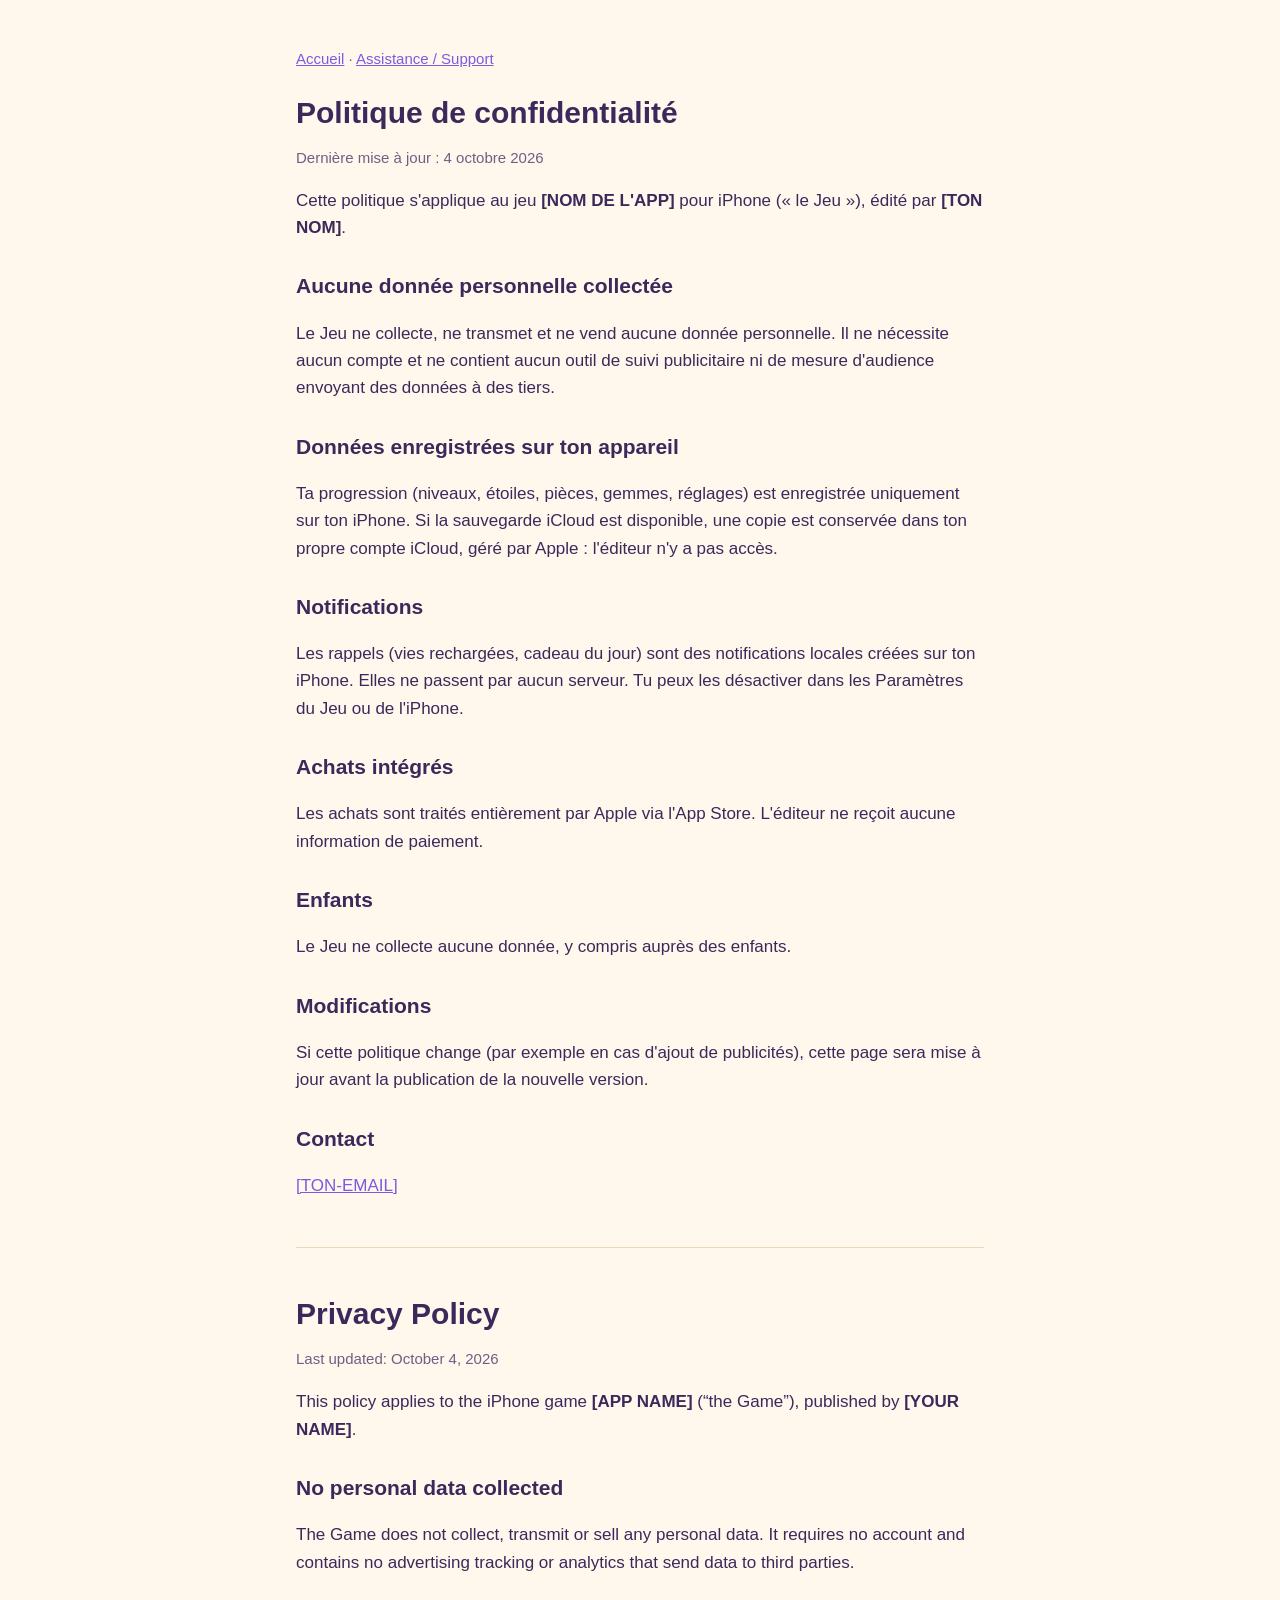
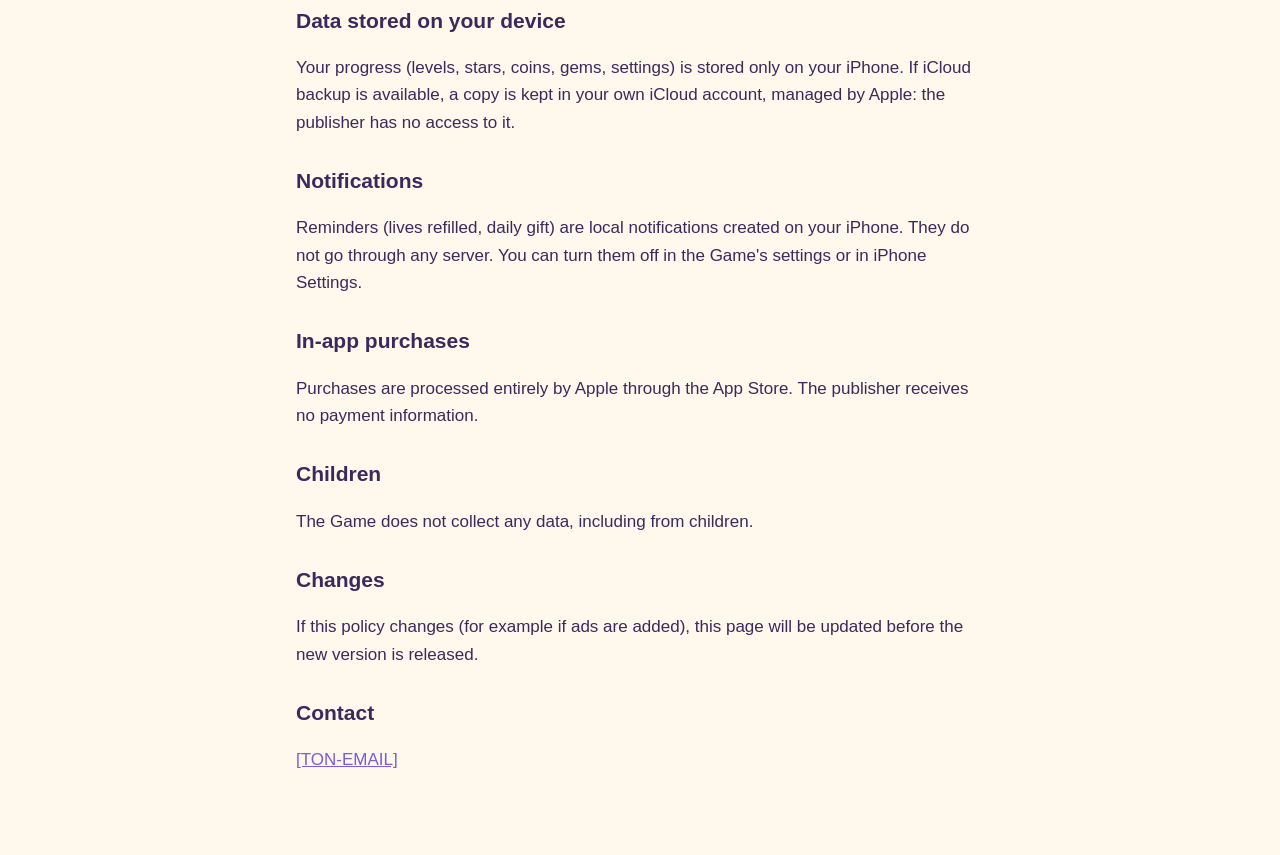
==== privacy.html @ d1471b79 "Site du jeu : accueil, assistance, confidentialité" ====
<!doctype html>
<html lang="fr">
<head>
<meta charset="utf-8">
<meta name="viewport" content="width=device-width, initial-scale=1">
<title>Politique de confidentialité · Privacy Policy</title>
<link rel="stylesheet" href="style.css">
</head>
<body>
<main>
<p class="nav"><a href="index.html">Accueil</a> · <a href="support.html">Assistance / Support</a></p>

<h1>Politique de confidentialité</h1>
<p class="date">Dernière mise à jour : 4 octobre 2026</p>

<p>Cette politique s'applique au jeu <strong>[NOM DE L'APP]</strong> pour iPhone (« le Jeu »), édité par <strong>[TON NOM]</strong>.</p>

<h2>Aucune donnée personnelle collectée</h2>
<p>Le Jeu ne collecte, ne transmet et ne vend aucune donnée personnelle. Il ne nécessite aucun compte et ne contient aucun outil de suivi publicitaire ni de mesure d'audience envoyant des données à des tiers.</p>

<h2>Données enregistrées sur ton appareil</h2>
<p>Ta progression (niveaux, étoiles, pièces, gemmes, réglages) est enregistrée uniquement sur ton iPhone. Si la sauvegarde iCloud est disponible, une copie est conservée dans ton propre compte iCloud, géré par Apple : l'éditeur n'y a pas accès.</p>

<h2>Notifications</h2>
<p>Les rappels (vies rechargées, cadeau du jour) sont des notifications locales créées sur ton iPhone. Elles ne passent par aucun serveur. Tu peux les désactiver dans les Paramètres du Jeu ou de l'iPhone.</p>

<h2>Achats intégrés</h2>
<p>Les achats sont traités entièrement par Apple via l'App Store. L'éditeur ne reçoit aucune information de paiement.</p>

<h2>Enfants</h2>
<p>Le Jeu ne collecte aucune donnée, y compris auprès des enfants.</p>

<h2>Modifications</h2>
<p>Si cette politique change (par exemple en cas d'ajout de publicités), cette page sera mise à jour avant la publication de la nouvelle version.</p>

<h2>Contact</h2>
<p><a href="mailto:[TON-EMAIL]">[TON-EMAIL]</a></p>

<hr>

<h1 lang="en">Privacy Policy</h1>
<p class="date" lang="en">Last updated: October 4, 2026</p>
<div lang="en">
<p>This policy applies to the iPhone game <strong>[APP NAME]</strong> (“the Game”), published by <strong>[YOUR NAME]</strong>.</p>

<h2>No personal data collected</h2>
<p>The Game does not collect, transmit or sell any personal data. It requires no account and contains no advertising tracking or analytics that send data to third parties.</p>

<h2>Data stored on your device</h2>
<p>Your progress (levels, stars, coins, gems, settings) is stored only on your iPhone. If iCloud backup is available, a copy is kept in your own iCloud account, managed by Apple: the publisher has no access to it.</p>

<h2>Notifications</h2>
<p>Reminders (lives refilled, daily gift) are local notifications created on your iPhone. They do not go through any server. You can turn them off in the Game's settings or in iPhone Settings.</p>

<h2>In-app purchases</h2>
<p>Purchases are processed entirely by Apple through the App Store. The publisher receives no payment information.</p>

<h2>Children</h2>
<p>The Game does not collect any data, including from children.</p>

<h2>Changes</h2>
<p>If this policy changes (for example if ads are added), this page will be updated before the new version is released.</p>

<h2>Contact</h2>
<p><a href="mailto:[TON-EMAIL]">[TON-EMAIL]</a></p>
</div>
</main>
</body>
</html>
---- style.css ----
:root { --bg: #fff8ec; --ink: #3a2a5c; --soft: #6d5f86; --accent: #7b5ce0; --line: #ead9b8; }
@media (prefers-color-scheme: dark) { :root { --bg: #1d1730; --ink: #f2ecff; --soft: #b9aed3; --accent: #b79cff; --line: #3a3156; } }
* { box-sizing: border-box; }
body { margin: 0; background: var(--bg); color: var(--ink); font: 17px/1.6 -apple-system, BlinkMacSystemFont, "Segoe UI", Roboto, sans-serif; }
main { max-width: 720px; margin: 0 auto; padding: 32px 16px 64px; }
h1 { font-size: 30px; line-height: 1.2; margin: 24px 0 8px; }
h2 { font-size: 21px; margin: 28px 0 6px; }
h3 { font-size: 17px; margin: 20px 0 4px; }
a { color: var(--accent); }
.nav, .date { color: var(--soft); font-size: 15px; }
hr { border: 0; border-top: 1px solid var(--line); margin: 48px 0; }
.home { text-align: center; padding-top: 80px; }
.icon { border-radius: 36px; box-shadow: 0 8px 24px rgba(0,0,0,.18); }
.links { margin-top: 24px; }
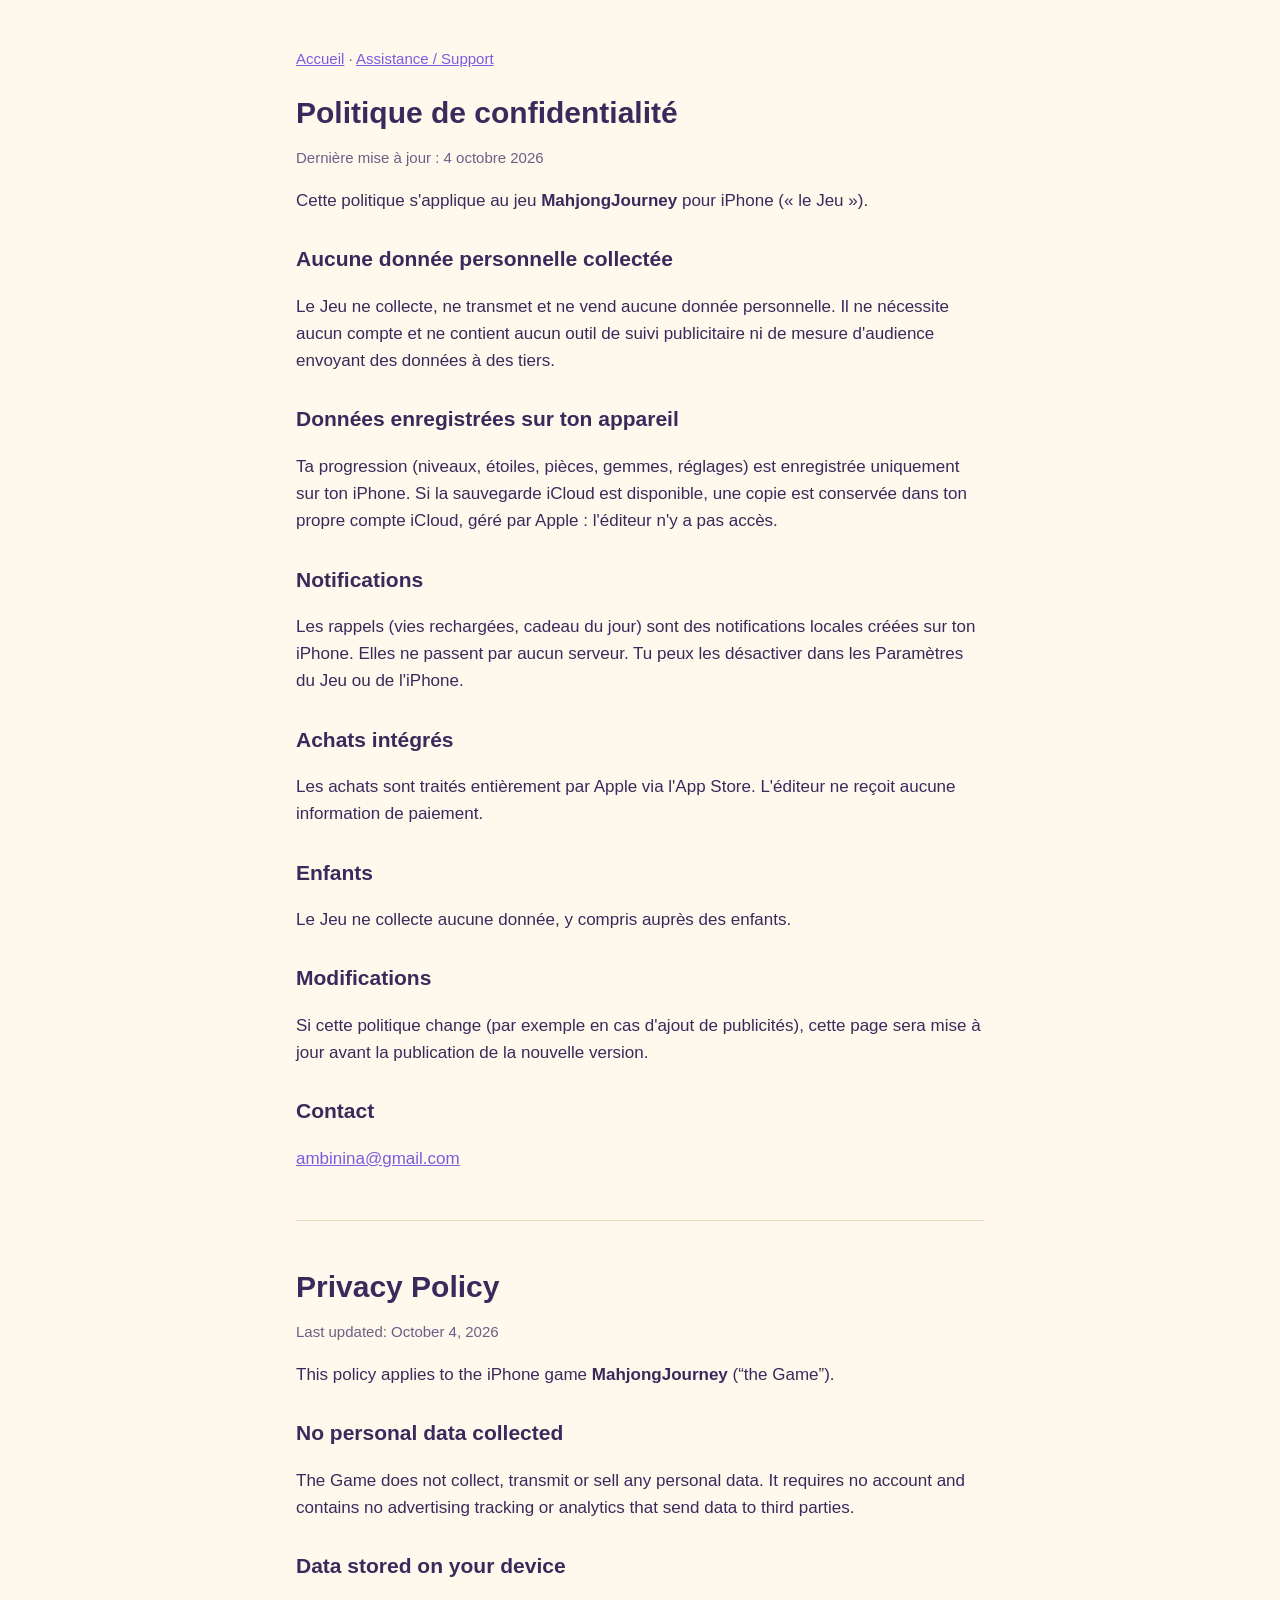
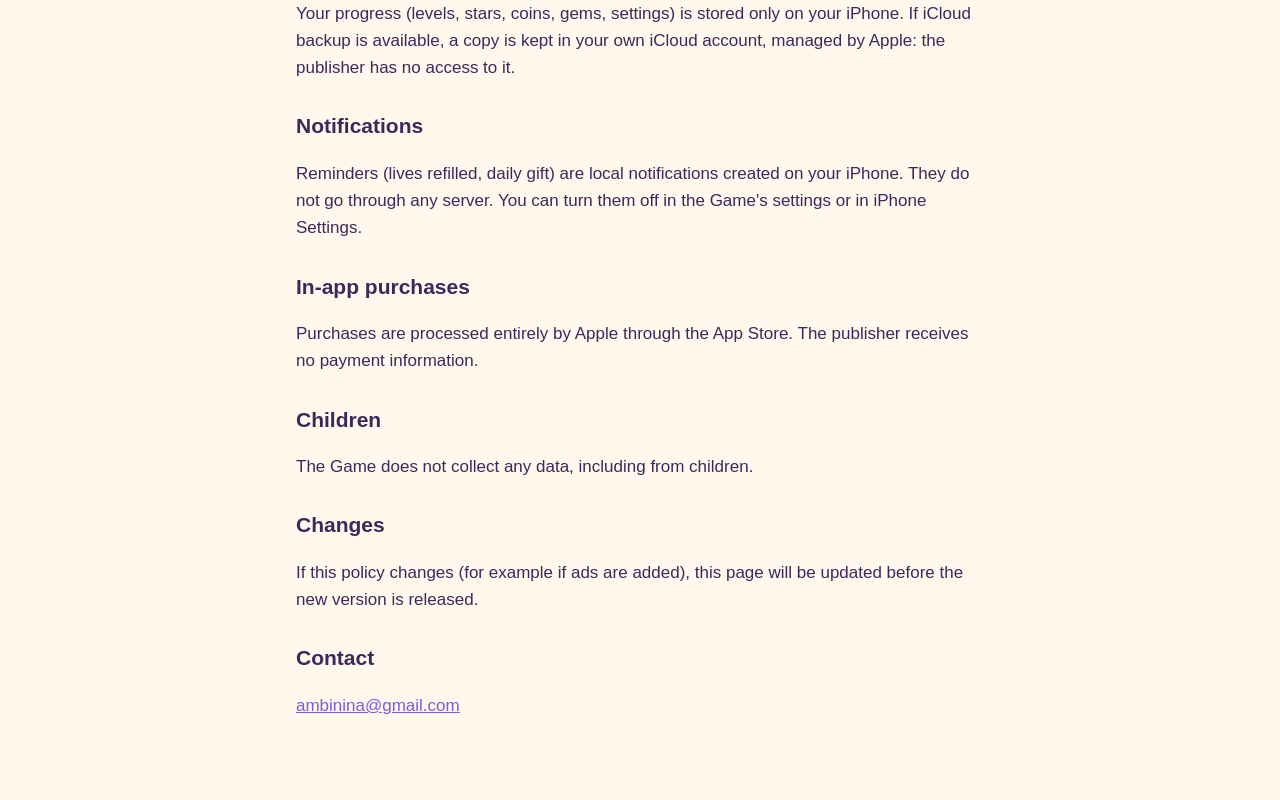
==== commit b9a71ae9: "Nom de l'app et contact" ====
--- a/privacy.html
+++ b/privacy.html
@@ -13,7 +13,7 @@
 <h1>Politique de confidentialité</h1>
 <p class="date">Dernière mise à jour : 4 octobre 2026</p>
 
-<p>Cette politique s'applique au jeu <strong>[NOM DE L'APP]</strong> pour iPhone (« le Jeu »), édité par <strong>[TON NOM]</strong>.</p>
+<p>Cette politique s'applique au jeu <strong>MahjongJourney</strong> pour iPhone (« le Jeu »).</p>
 
 <h2>Aucune donnée personnelle collectée</h2>
 <p>Le Jeu ne collecte, ne transmet et ne vend aucune donnée personnelle. Il ne nécessite aucun compte et ne contient aucun outil de suivi publicitaire ni de mesure d'audience envoyant des données à des tiers.</p>
@@ -34,14 +34,14 @@
 <p>Si cette politique change (par exemple en cas d'ajout de publicités), cette page sera mise à jour avant la publication de la nouvelle version.</p>
 
 <h2>Contact</h2>
-<p><a href="mailto:[TON-EMAIL]">[TON-EMAIL]</a></p>
+<p><a href="mailto:ambinina@gmail.com">ambinina@gmail.com</a></p>
 
 <hr>
 
 <h1 lang="en">Privacy Policy</h1>
 <p class="date" lang="en">Last updated: October 4, 2026</p>
 <div lang="en">
-<p>This policy applies to the iPhone game <strong>[APP NAME]</strong> (“the Game”), published by <strong>[YOUR NAME]</strong>.</p>
+<p>This policy applies to the iPhone game <strong>MahjongJourney</strong> (“the Game”).</p>
 
 <h2>No personal data collected</h2>
 <p>The Game does not collect, transmit or sell any personal data. It requires no account and contains no advertising tracking or analytics that send data to third parties.</p>
@@ -62,7 +62,7 @@
 <p>If this policy changes (for example if ads are added), this page will be updated before the new version is released.</p>
 
 <h2>Contact</h2>
-<p><a href="mailto:[TON-EMAIL]">[TON-EMAIL]</a></p>
+<p><a href="mailto:ambinina@gmail.com">ambinina@gmail.com</a></p>
 </div>
 </main>
 </body>
